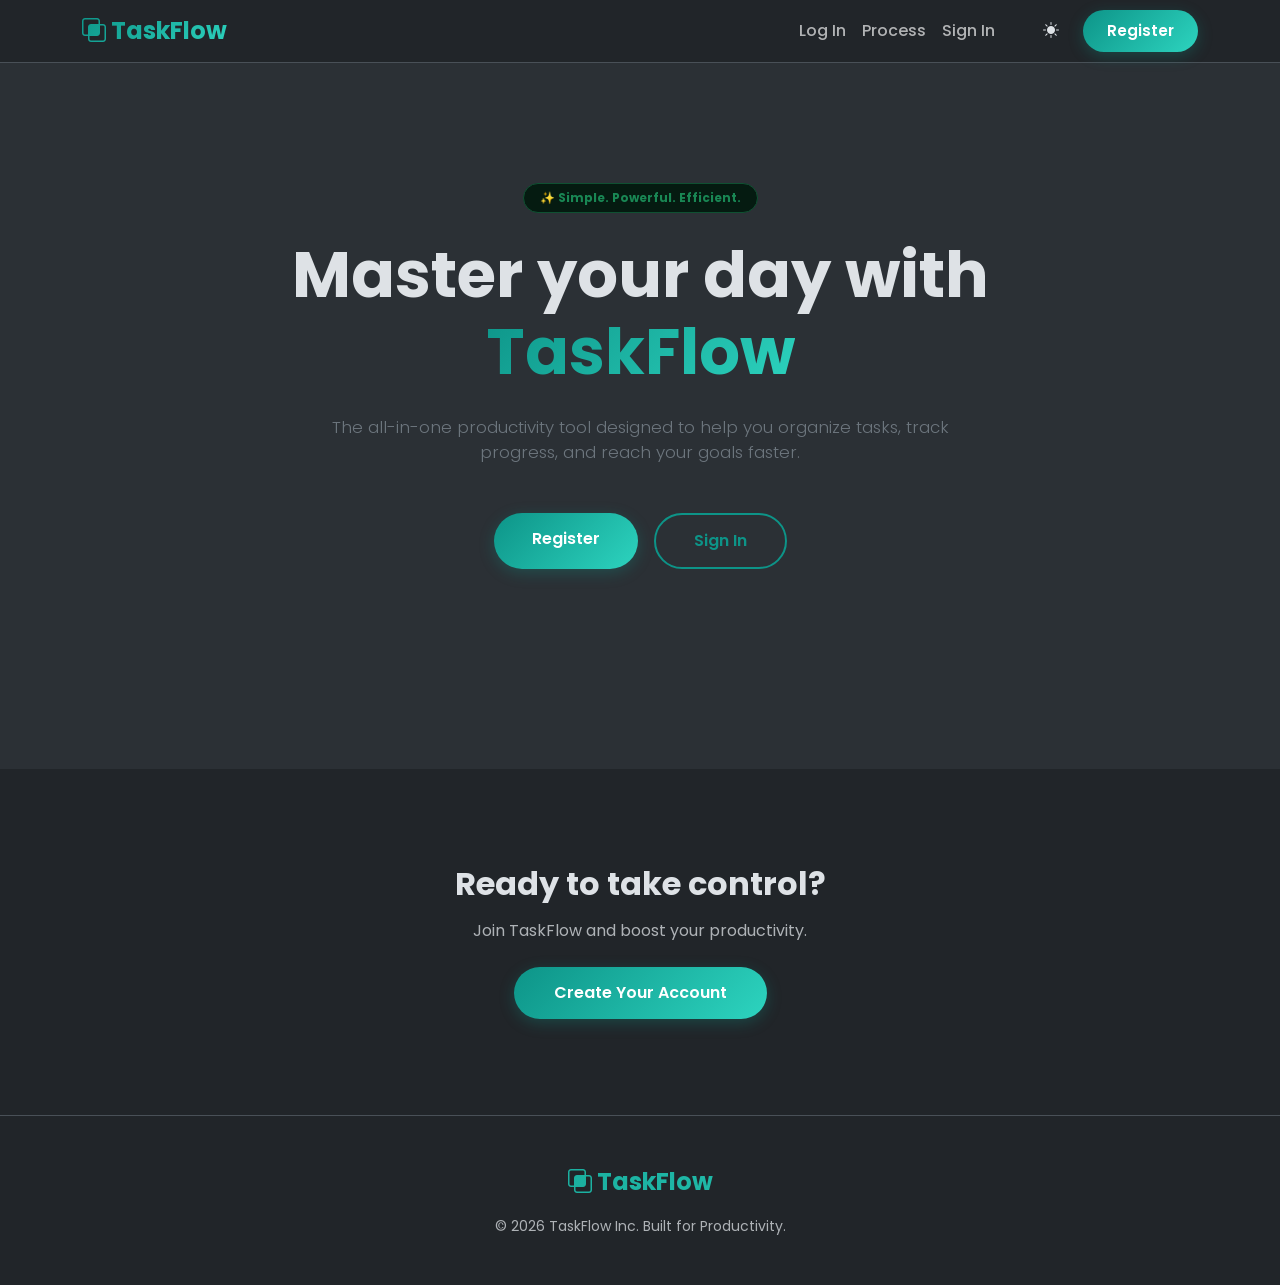
==== pages/landing.html @ 65b249f2 "Todo list completed" ====
<!DOCTYPE html>
<html lang="en" data-bs-theme="dark">
<head>
  <meta charset="UTF-8">
  <meta name="viewport" content="width=device-width, initial-scale=1.0">

  <title>TaskFlow — Clean & Professional</title>

  <!-- Google Font -->
  <link rel="preconnect" href="https://fonts.googleapis.com">
  <link rel="preconnect" href="https://fonts.gstatic.com" crossorigin>

  <link href="https://fonts.googleapis.com/css2?family=Poppins:wght@300;400;500;600;700;800&display=swap" rel="stylesheet">

  <!-- Bootstrap -->
  <link href="https://cdn.jsdelivr.net/npm/bootstrap@5.3.3/dist/css/bootstrap.min.css" rel="stylesheet">

  <!-- Bootstrap Icons -->
  <link href="https://cdn.jsdelivr.net/npm/bootstrap-icons@1.11.3/font/bootstrap-icons.css" rel="stylesheet">

  <!-- CSS -->
  <link rel="stylesheet" href="../style/landing.css">
</head>

<body>

  <!-- NAVBAR -->
  <nav class="navbar navbar-expand-lg sticky-top border-bottom bg-body">
    <div class="container">

      <a class="navbar-brand fw-bold fs-4 text-gradient" href="#">
        <i class="bi bi-intersect"></i> TaskFlow
      </a>

      <div class="d-flex align-items-center order-lg-last ms-3 gap-3">

        <button class="btn btn-link nav-link me-2" id="themeToggler">
          <i class="bi bi-sun-fill themeicon"></i>
        </button>

        <a class="btn btn-main nav-register-btn rounded-pill d-none d-sm-block "
          href="./Register.html">
          Register
        </a>

      </div>

      <button class="navbar-toggler"
        type="button"
        data-bs-toggle="collapse"
        data-bs-target="#navbarNav">

        <span class="navbar-toggler-icon"></span>
      </button>

      <div class="collapse navbar-collapse" id="navbarNav">

        <ul class="navbar-nav ms-auto me-lg-4">

          <li class="nav-item">
            <a class="nav-link" href="./login.html">Log In</a>
          </li>

          <li class="nav-item">
            <a class="nav-link" href="#process">Process</a>
          </li>

          <li class="nav-item">
            <a class="nav-link" href="./login.html">Sign In</a>
          </li>

        </ul>

      </div>
    </div>
  </nav>

  <!-- HERO -->
  <header class="hero-section text-center ">

    <div class="container big-container">

      <div class="badge bg-success-subtle text-success border border-success-subtle px-3 py-2 rounded-pill mb-4">
        ✨ Simple. Powerful. Efficient.
      </div>

      <h1 class="display-3 fw-bold hero-title mb-4">
        Master your day with <br>
        <span class="text-gradient">TaskFlow</span>
      </h1>

      <p class="lead text-secondary hero-text mx-auto mb-5">
        The all-in-one productivity tool designed to help you organize tasks,
        track progress, and reach your goals faster.
      </p>

      <div class="d-flex flex-column flex-sm-row justify-content-center gap-3">

        <a class="btn btn-main hero-btn rounded-pill"
          href="./Register.html">
          Register
        </a>

        <a class="btn btn-outline-custom hero-btn rounded-pill"
          href="./login.html">
          Sign In
        </a>

      </div>

    </div>

  </header>

  <!-- CTA -->
  <section class="py-5 text-center" id="process">

    <div class="container py-5">

      <h2 class="fw-bold mb-3">
        Ready to take control?
      </h2>

      <p class="text-muted mb-4">
        Join TaskFlow and boost your productivity.
      </p>

      <a href="./Register.html"
        class="btn btn-main cta-btn rounded-pill">
        Create Your Account
      </a>

    </div>

  </section>

  <!-- FOOTER -->
  <footer class="py-5 border-top text-center bg-body">

    <div class="container">

      <a class="navbar-brand fw-bold fs-4 text-gradient d-block mb-3" href="#">
        <i class="bi bi-intersect"></i> TaskFlow
      </a>

      <p class="text-muted small mb-0">
        © 2026 TaskFlow Inc. Built for Productivity.
      </p>

    </div>

  </footer>

  <script src="../script/landing.js"></script>

  <!-- Bootstrap JS -->
  <script src="https://cdn.jsdelivr.net/npm/bootstrap@5.3.3/dist/js/bootstrap.bundle.min.js"></script>

</body>
</html>
---- style/landing.css ----
:root {
  --primary-grad: linear-gradient(135deg, #0d9488 0%, #2dd4bf 100%);
  --accent-color: #0d9488;
}

/* BODY */
body {
  font-family: 'Poppins', sans-serif;
  transition: background 0.3s, color 0.3s;
}

/* GRADIENT TEXT */
.text-gradient {
  background: var(--primary-grad);
  -webkit-background-clip: text;
  -webkit-text-fill-color: transparent;
  background-clip: text;
}

.big-container{
  padding-bottom: 80px;
}

/* NAVBAR */
.nav-link {
  font-weight: 500;
  transition: 0.3s;
}

.nav-link:hover {
  color: var(--accent-color);
}

.nav-register-btn {
  padding: 10px 24px;
  font-size: 0.95rem;
}

/* HERO */
.hero-section {
  padding: 120px 0;
  background: var(--bs-tertiary-bg);
}

.hero-title {
  max-width: 850px;
  margin: auto;
  line-height: 1.2;
}

.hero-text {
  max-width: 650px;
  font-size: 1.05rem;
}

.hero-btn {
  padding: 14px 38px;
  font-weight: 600;
  font-size: 1rem;
}

/* MAIN BUTTON */
.btn-main {
  background: var(--primary-grad);
  border: none;
  color: white !important;
  font-weight: 600;
  transition: 0.3s ease;
  box-shadow: 0 4px 15px rgba(13, 148, 136, 0.3);
}

.btn-main:hover {
  transform: translateY(-2px);
  box-shadow: 0 8px 20px rgba(13, 148, 136, 0.4);
}

/* OUTLINE BUTTON */
.btn-outline-custom {
  border: 2px solid #0d9488;
  color: #0d9488;
  font-weight: 600;
  transition: 0.3s;
  background: transparent;
}

.btn-outline-custom:hover {
  background: var(--primary-grad);
  border-color: transparent;
  color: white !important;
}

/* CTA BUTTON */
.cta-btn {
  padding: 14px 40px;
  font-size: 1rem;
}

/* MOBILE */
@media (max-width: 576px) {

  .hero-section {
    padding: 90px 0;
  }

  .hero-title {
    font-size: 2.4rem;
  }

  .hero-btn {
    width: 100%;
  }
}
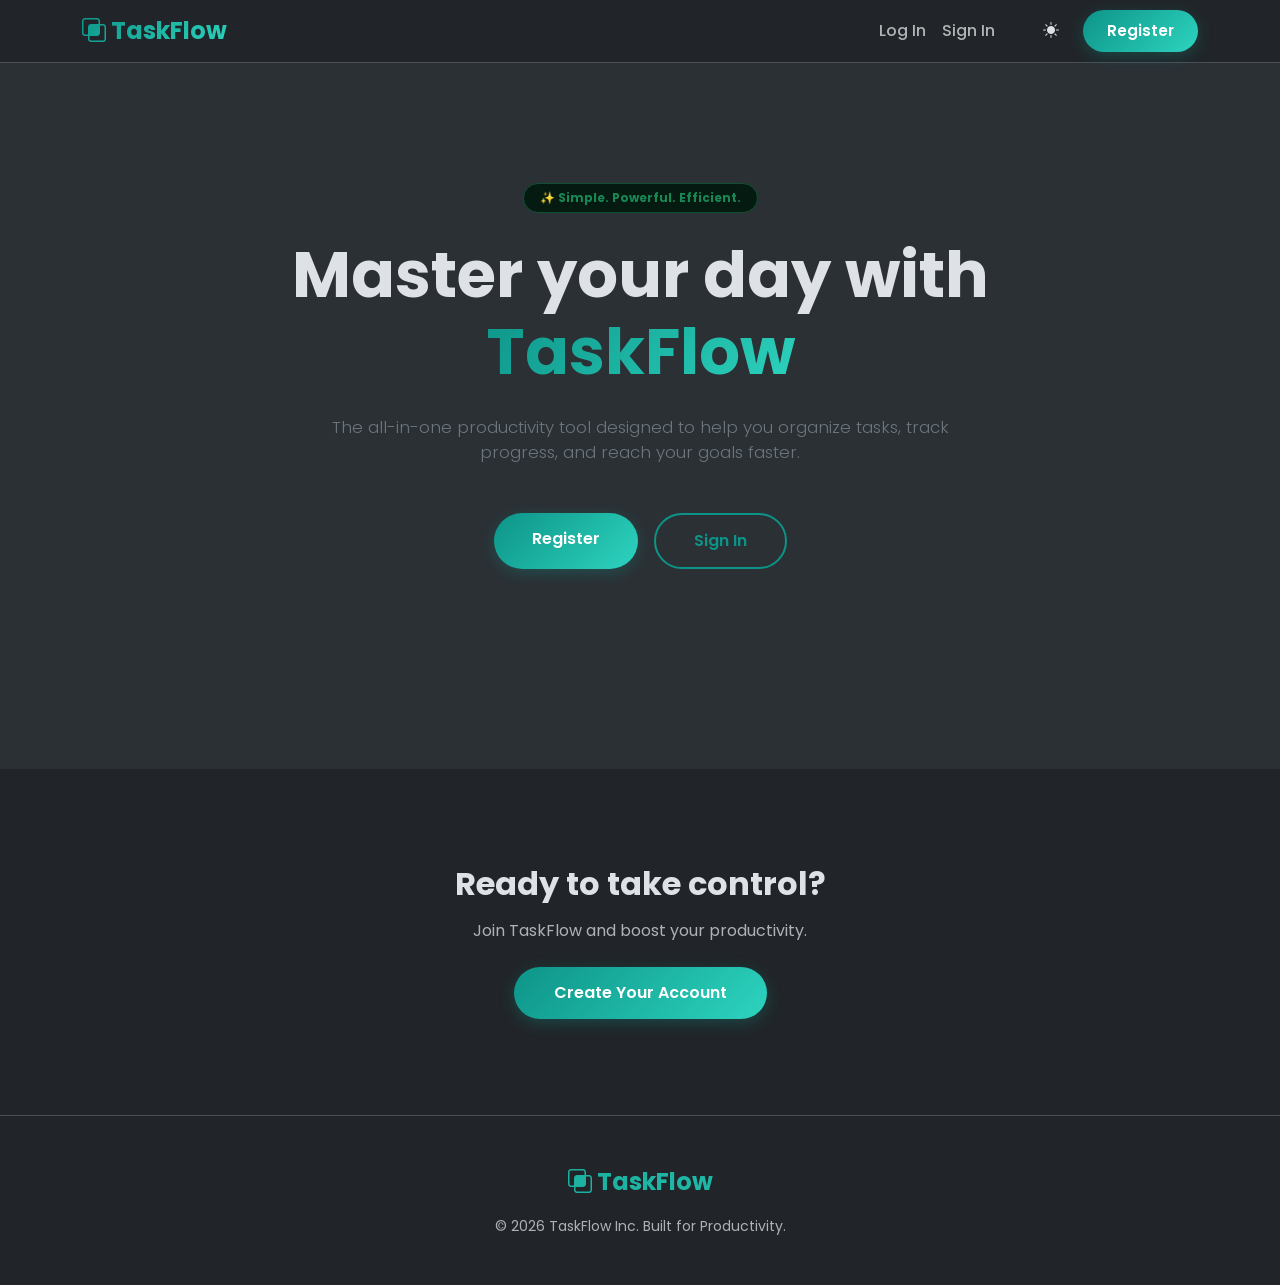
==== commit dff02990: "bug fixed" ====
--- a/pages/landing.html
+++ b/pages/landing.html
@@ -35,7 +35,7 @@
       <div class="d-flex align-items-center order-lg-last ms-3 gap-3">
 
         <button class="btn btn-link nav-link me-2" id="themeToggler">
-          <i class="bi bi-sun-fill themeicon"></i>
+         <i class="bi bi-sun-fill" id="themeIcon"></i>
         </button>
 
         <a class="btn btn-main nav-register-btn rounded-pill d-none d-sm-block "
@@ -61,9 +61,6 @@
             <a class="nav-link" href="./login.html">Log In</a>
           </li>
 
-          <li class="nav-item">
-            <a class="nav-link" href="#process">Process</a>
-          </li>
 
           <li class="nav-item">
             <a class="nav-link" href="./login.html">Sign In</a>
